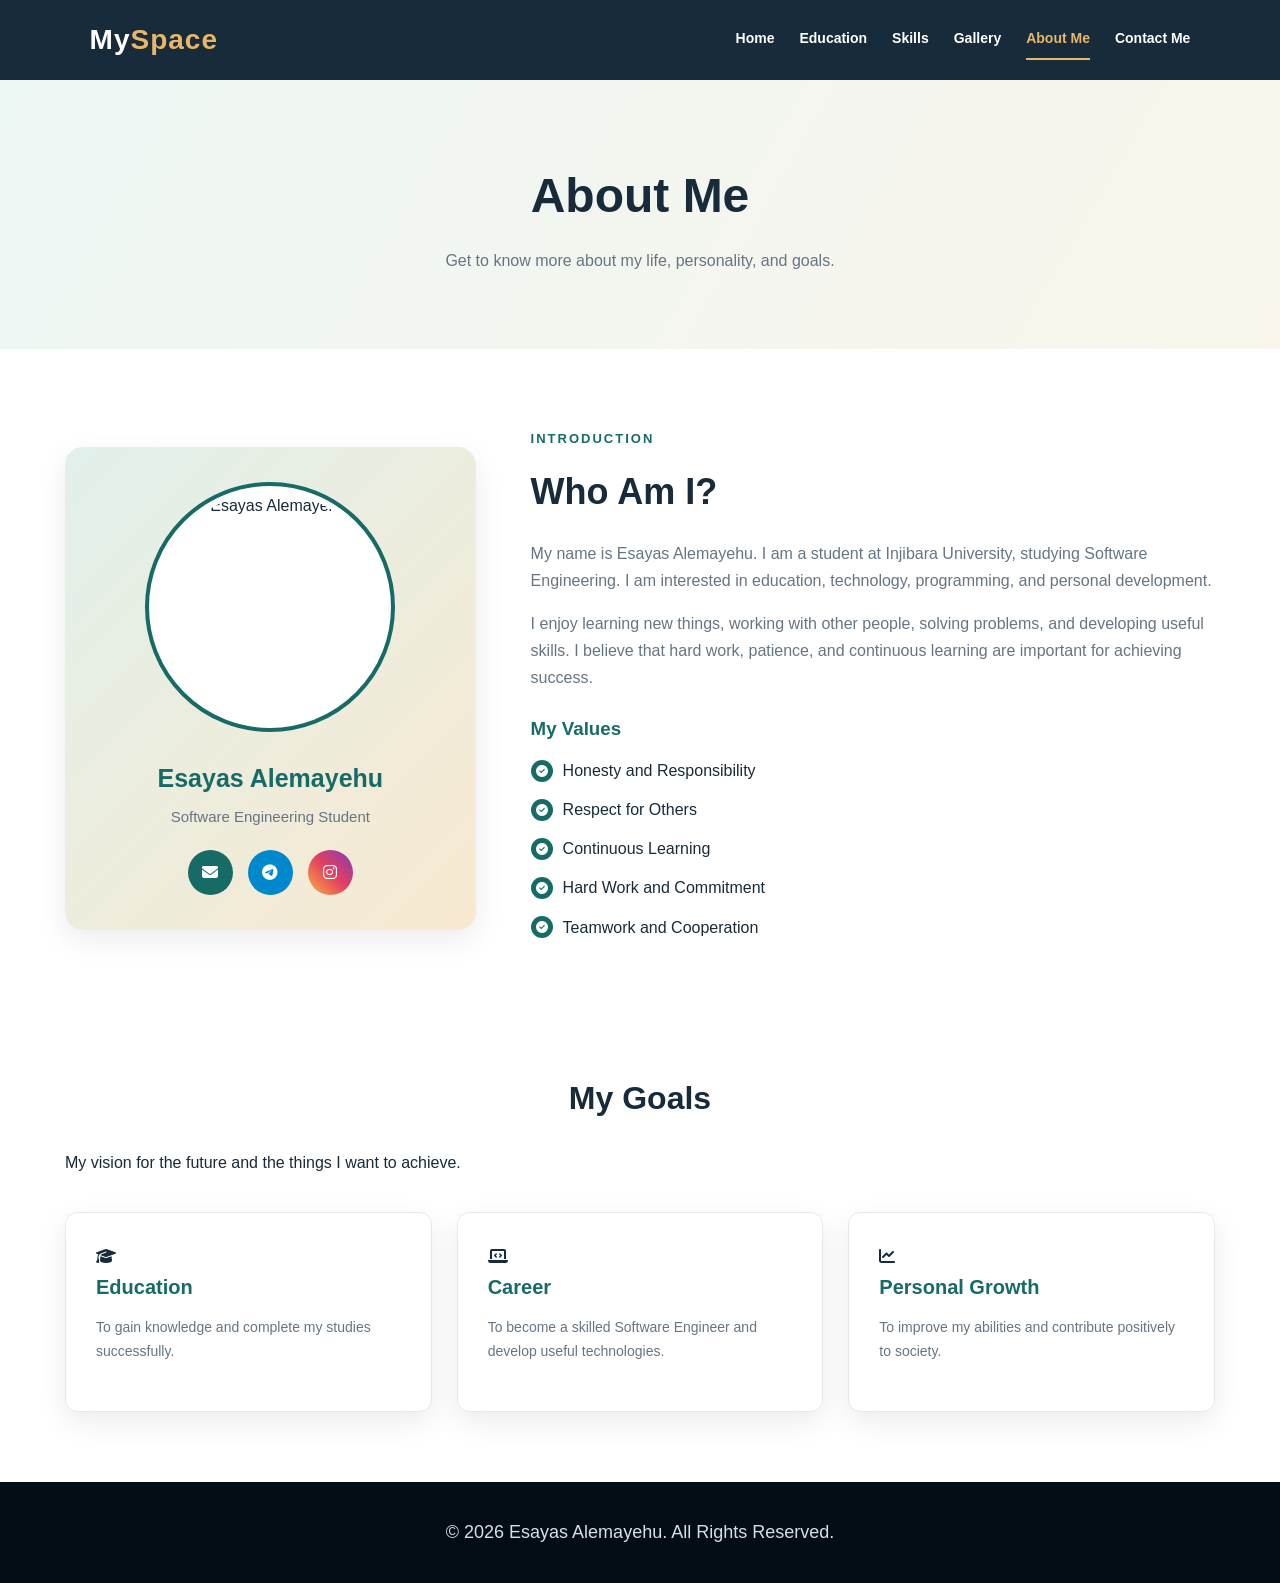
==== about.html @ d30f829a "Add files via upload" ====
<!DOCTYPE html>
<html lang="en">

<head>

    <meta charset="UTF-8">
    <meta name="viewport" content="width=device-width, initial-scale=1.0">

    <title>MySpace |About Me </title>

    <link rel="stylesheet" href="style.css">

    <link rel="stylesheet" href="https://cdnjs.cloudflare.com/ajax/libs/font-awesome/6.5.0/css/all.min.css">

</head>

<body>

<header class="header">

    <a href="index.html" class="logo">
        My<span>Space</span>
    </a>

    <button class="menu-btn" id="menuBtn">
        <i class="fas fa-bars"></i>
    </button>

    <nav class="nav" id="navMenu">

        <button class="close-btn" id="closeBtn">&times;</button>

        <a href="index.html">Home</a>
        <a href="Education.html">Education</a>
        <a href="skills.html">Skills</a>
        <a href="gallery.html">Gallery</a>
        <a href="about.html" class="active">About Me</a>
        <a href="contact.html">Contact Me</a>

    </nav>

</header>


<main>

    <section class="page-header">

        <h1>About Me</h1>

        <p>
            Get to know more about my life, personality, and goals.
        </p>

    </section>


    <!-- ABOUT SECTION -->

    <section class="container about-section">

        <!-- PROFILE IMAGE -->

        <div class="profile-box">

            <div class="profile-image">

                <img src="images/esayas.jpg"
                     alt="Esayas Alemayehu">

            </div>

            <h2>Esayas Alemayehu</h2>

            <p>Software Engineering Student</p>

            <div class="profile-social">

                <a href="mailto:Esayassoft67@gmail.com">
                    <i class="fas fa-envelope"></i>
                </a>

               <a href="https://t.me/esayas67" target="_blank">
                <i class="fab fa-telegram"></i>
           </a>

                <a href="https://www.instagram.com/esayas621/" target="_blank">
          <i class="fab fa-instagram"></i>
         </a>

            </div>

        </div>


        <!-- ABOUT TEXT -->

        <article class="about-text">

            <span class="small-heading">INTRODUCTION</span>

            <h2>Who Am I?</h2>

            <p>
                My name is Esayas Alemayehu. I am a student at
                Injibara University, studying Software Engineering.

                I am interested in education, technology,
                programming, and personal development.
            </p>

            <p>
                I enjoy learning new things, working with other
                people, solving problems, and developing useful
                skills.

                I believe that hard work, patience, and continuous
                learning are important for achieving success.
            </p>

            <h3>My Values</h3>

            <ul class="values-list">

                <li>
                    <i class="fas fa-check-circle"></i>
                    Honesty and Responsibility
                </li>

                <li>
                    <i class="fas fa-check-circle"></i>
                    Respect for Others
                </li>

                <li>
                    <i class="fas fa-check-circle"></i>
                    Continuous Learning
                </li>

                <li>
                    <i class="fas fa-check-circle"></i>
                    Hard Work and Commitment
                </li>

                <li>
                    <i class="fas fa-check-circle"></i>
                    Teamwork and Cooperation
                </li>

            </ul>

        </article>

    </section>


    <!-- GOALS -->

    <section class="container">

        <h2 class="section-title">My Goals</h2>

        <p class="section-description">
            My vision for the future and the things I want to achieve.
        </p>

        <div class="cards">

            <article class="card">

                <div class="card-icon">
                    <i class="fas fa-graduation-cap"></i>
                </div>

                <h3>Education</h3>

                <p>
                    To gain knowledge and complete my studies successfully.
                </p>

            </article>


            <article class="card">

                <div class="card-icon">
                    <i class="fas fa-laptop-code"></i>
                </div>

                <h3>Career</h3>

                <p>
                    To become a skilled Software Engineer
                    and develop useful technologies.
                </p>

            </article>


            <article class="card">

                <div class="card-icon">
                    <i class="fas fa-chart-line"></i>
                </div>

                <h3>Personal Growth</h3>

                <p>
                    To improve my abilities and contribute
                    positively to society.
                </p>

            </article>

        </div>

    </section>

</main>


<footer class="footer">

    <p>
        &copy; 2026 Esayas Alemayehu. All Rights Reserved.
    </p>

</footer>


<script src="script.js"></script>

</body>
</html>
---- style.css ----
/* =====================================================
   MYSPACE - PERSONAL PORTFOLIO WEBSITE
   Developed by Esayas Alemayehu
   Professional Responsive Design
===================================================== */

/* 1. GLOBAL SETTINGS */

* {
    margin: 0;
    padding: 0;
    box-sizing: border-box;
}

:root {
    --primary: #176b67;
    --primary-dark: #104f4c;
    --accent: #e7b66a;
    --text: #172b3a;
    --muted: #657583;
    --background: #ffffff;
    --light: #f3f7f6;
    --border: #e2eae8;
    --shadow: 0 10px 30px rgba(0, 0, 0, 0.08);
}

html {
    scroll-behavior: smooth;
}

body {
    min-height: 100vh;
    font-family: Arial, Helvetica, sans-serif;
    line-height: 1.7;
    color: var(--text);
    background: var(--background);
    overflow-x: hidden;
    padding-top: 80px;
}

a {
    text-decoration: none;
    color: inherit;
}

button,
input,
textarea {
    font: inherit;
}

img {
    max-width: 100%;
}

.container,
.contianer {
    width: 90%;
    max-width: 1150px;
    margin: 0 auto;
}


/* =====================================================
   2. HEADER AND NAVIGATION
===================================================== */

.header {
    width: 100%;
    min-height: 80px;
    padding: 15px 7%;
    background: #172b3a;

    display: flex;
    justify-content: space-between;
    align-items: center;
    gap: 25px;

    /* Fixed header - does not scroll */
    position: fixed;
    top: 0;
    left: 0;
    right: 0;
    z-index: 1000;
}

.lh,
.logo {
    display: inline-block;
    color: white;
    font-size: 28px;
    font-weight: 800;
    letter-spacing: 1px;
    white-space: nowrap;
}

.lh span,
.logo span {
    color: var(--accent);
}

.lh:hover,
.logo:hover {
    color: var(--accent);
}

.nav {
    display: flex;
    align-items: center;
    justify-content: flex-end;
    gap: 25px;
}

.nav a {
    color: white;
    font-size: 14px;
    font-weight: 600;
    padding: 7px 0;
    border-bottom: 2px solid transparent;
    transition: 0.3s;
}

.nav a:hover,
.nav a.active {
    color: var(--accent);
    border-bottom-color: var(--accent);
}

.menu-btn,
.close-btn {
    display: none;
    background: transparent;
    border: none;
    color: white;
    font-size: 28px;
    cursor: pointer;
}


/* =====================================================
   3. HOME PAGE
===================================================== */

.hero {
    min-height: 500px;
    padding: 100px 10%;

    display: flex;
    justify-content: space-between;
    align-items: center;
    gap: 40px;

    background: linear-gradient(
        120deg,
        #edf7f4,
        #f9f5eb
    );
}

.subtitle,
.small-heading {
    display: inline-block;
    color: var(--primary);
    font-size: 13px;
    font-weight: 700;
    letter-spacing: 2px;
}

.hero h1 {
    font-size: clamp(38px, 6vw, 65px);
    line-height: 1.2;
    margin: 18px 0;
    font-weight: 800;
}

.hero h1 span {
    color: var(--primary);
}

.hero p:not(.subtitle) {
    max-width: 650px;
    color: var(--muted);
    margin-bottom: 25px;
}

.hero-buttons {
    display: flex;
    flex-wrap: wrap;
    gap: 12px;
}


/* =====================================================
   4. BUTTONS
===================================================== */

.btn {
    display: inline-flex;
    align-items: center;
    justify-content: center;
    gap: 8px;

    padding: 12px 23px;

    background: var(--primary);
    color: white;

    border: 2px solid var(--primary);
    border-radius: 7px;

    font-size: 14px;
    font-weight: 600;

    cursor: pointer;
    transition: 0.3s;
}

.btn:hover {
    background: var(--primary-dark);
    border-color: var(--primary-dark);
    transform: translateY(-3px);
}

.btn.secondary {
    color: var(--primary);
    background: transparent;
}

.btn.secondary:hover {
    color: white;
    background: var(--primary);
}


/* =====================================================
   5. SECTION HEADINGS
===================================================== */

.section-title {
    margin: 65px 0 30px;
    text-align: center;
    font-size: 32px;
    line-height: 1.3;
}

.page-header {
    padding: 75px 5%;
    text-align: center;

    background: linear-gradient(
        120deg,
        #edf7f4,
        #f9f5eb
    );
}

.page-header h1 {
    margin-bottom: 10px;
    font-size: clamp(32px, 5vw, 48px);
}

.page-header p {
    color: var(--muted);
}


/* =====================================================
   6. CARDS
===================================================== */

.cards {
    display: grid;
    grid-template-columns: repeat(3, minmax(0, 1fr));
    gap: 25px;
    margin: 35px 0 70px;
}

.card {
    padding: 30px;

    background: white;
    border: 1px solid var(--border);
    border-radius: 12px;

    box-shadow: var(--shadow);
    transition: 0.3s;
}

.card:hover {
    transform: translateY(-7px);
    border-color: var(--primary);
}

.card h3 {
    margin-bottom: 12px;
    color: var(--primary);
    font-size: 20px;
}

.card p {
    margin-bottom: 18px;
    color: var(--muted);
    font-size: 14px;
}

.card a {
    color: var(--primary);
    font-size: 14px;
    font-weight: 700;
}

.card a:hover {
    color: var(--primary-dark);
    text-decoration: underline;
}


/* =====================================================
   7. QUOTE SECTION
===================================================== */

.quote {
    padding: 65px 7%;
    text-align: center;
    color: white;
    background: #172b3a;
}

.quote h2 {
    margin-bottom: 15px;
}

.quote p {
    margin-bottom: 15px;
    font-size: clamp(17px, 3vw, 24px);
    font-style: italic;
    transition: 0.3s;
}

.quote p:hover {
    color: var(--accent);
}


/* =====================================================
   8. ABOUT PAGE
===================================================== */

.about-section {
    display: grid;

    grid-template-columns:
        minmax(280px, 0.9fr)
        minmax(0, 1.5fr);

    align-items: center;
    gap: 55px;

    padding-top: 75px;
    padding-bottom: 60px;
}


/* PROFILE CARD */

.profile-box {
    padding: 35px 25px;

    text-align: center;

    background: linear-gradient(
        135deg,
        #e1f0eb,
        #f8e9d0
    );

    border-radius: 18px;
    box-shadow: var(--shadow);

    transition: 0.3s;
}

.profile-box:hover {
    transform: translateY(-5px);
}


/* CIRCULAR PROFILE IMAGE */

.profile-image {
    width: 250px;
    height: 250px;

    aspect-ratio: 1 / 1;

    margin: 0 auto 25px;
    padding: 6px;

    overflow: hidden;
    flex-shrink: 0;

    border: 4px solid var(--primary);
    border-radius: 50%;

    background: white;
}

.profile-image img {
    display: block;

    width: 100%;
    height: 100%;

    border-radius: 50%;

    object-fit: contain;
    object-position: center;

    background: white;
}


/* PROFILE NAME */

.profile-box h2 {
    margin-bottom: 5px;
    color: var(--primary);
    font-size: 25px;
}

.profile-box p {
    color: var(--muted);
    font-size: 15px;
}


/* SOCIAL MEDIA ICONS */

.profile-social {
    display: flex;
    justify-content: center;
    align-items: center;
    gap: 15px;
    margin-top: 20px;
}

.profile-social a {
    width: 45px;
    height: 45px;

    display: flex;
    align-items: center;
    justify-content: center;

    color: white;
    background: var(--primary);

    border-radius: 50%;
    transition: 0.3s;
}

.profile-social a:hover {
    background: var(--primary-dark);
    transform: translateY(-4px);
}


/* INSTAGRAM AND TELEGRAM BRAND BACKGROUNDS */

.profile-social a:has(.fa-instagram) {
    background: linear-gradient(
        45deg,
        #FCAF45,
        #E4405F,
        #833AB4
    );
    color: #ffffff;
}

.profile-social a:has(.fa-telegram) {
    background: #0088CC;
    color: #ffffff;
}

.profile-social a:has(.fa-instagram):hover,
.profile-social a:has(.fa-telegram):hover {
    filter: brightness(1.08);
    transform: translateY(-4px) scale(1.08);
}


/* ABOUT TEXT */

.about-text h2 {
    margin: 10px 0 18px;
    color: var(--text);
    font-size: 36px;
}

.about-text h3 {
    margin: 22px 0 12px;
    color: var(--primary);
}

.about-text p {
    margin-bottom: 15px;
    color: var(--muted);
}


/* MY VALUES */

.values-list {
    list-style: none;
}

.values-list li {
    display: flex;
    align-items: center;
    gap: 10px;
    margin-bottom: 12px;
}

.values-list i {
    width: 22px;
    height: 22px;

    display: inline-flex;
    align-items: center;
    justify-content: center;

    flex: 0 0 22px;

    color: white;
    background: var(--primary);

    border-radius: 50%;
    font-size: 12px;
}


/* =====================================================
   9. EDUCATION PAGE
===================================================== */

.education-item {
    display: flex;
    align-items: flex-start;
    gap: 25px;

    margin: 25px 0;
    padding: 30px;

    background: var(--light);

    border-left: 5px solid var(--primary);
    border-radius: 10px;

    box-shadow: var(--shadow);
}

.education-item h3 {
    margin: 8px 0;
    color: var(--primary);
    font-size: 22px;
}

.education-item p {
    margin-bottom: 8px;
    color: var(--muted);
}


/* =====================================================
   10. SKILLS AND INTERESTS
===================================================== */

.interests {
    padding-bottom: 70px;
}

.interests ul {
    max-width: 650px;
    margin: 30px auto;
    padding: 25px 40px;

    background: var(--light);
    border-radius: 12px;

    box-shadow: var(--shadow);
    list-style: none;
}

.interests li {
    padding: 12px 0;
    border-bottom: 1px solid var(--border);
}

.interests li:last-child {
    border-bottom: none;
}


/* =====================================================
   11. GALLERY PAGE
===================================================== */

.gallery {
    display: grid;

    grid-template-columns:
        repeat(3, minmax(0, 1fr));

    gap: 25px;
    margin: 40px 0 75px;
}

.gallery figure {
    overflow: hidden;

    background: white;
    border: 1px solid var(--border);
    border-radius: 12px;

    box-shadow: var(--shadow);
    transition: 0.3s;
}

.gallery figure:hover {
    transform: translateY(-7px);
}

.gallery img {
    display: block;

    width: 100%;
    height: 240px;

    object-fit: cover;
    transition: transform 0.5s;
}

.gallery figure:hover img {
    transform: scale(1.06);
}

.gallery figcaption {
    padding: 18px;
    color: var(--primary);
    font-weight: 600;
}


/* =====================================================
   12. CONTACT PAGE
===================================================== */

.contact-layout {
    display: grid;
    grid-template-columns: 1fr 1fr;
    gap: 50px;

    padding-top: 75px;
    padding-bottom: 75px;
}

.contact-info h2 {
    margin: 12px 0 20px;
    font-size: 32px;
}

.contact-info p {
    margin-bottom: 20px;
    color: var(--muted);
}

.contact-info h3 {
    margin-bottom: 5px;
    color: var(--primary);
}


/* CONTACT FORM */

.contact-form {
    padding: 35px;

    background: white;
    border: 1px solid var(--border);
    border-radius: 15px;

    box-shadow: var(--shadow);
}

.contact-form h2 {
    margin-bottom: 20px;
}

.contact-form label {
    display: block;
    margin: 15px 0 7px;
    font-size: 14px;
    font-weight: 600;
}

.contact-form input,
.contact-form textarea {
    width: 100%;
    padding: 13px;

    color: var(--text);
    background: white;

    border: 1px solid #d6e1de;
    border-radius: 7px;

    outline: none;
    font-size: 14px;

    transition: 0.3s;
}

.contact-form input:focus,
.contact-form textarea:focus {
    border-color: var(--primary);

    box-shadow:
        0 0 0 3px rgba(23, 107, 103, 0.1);
}

.contact-form textarea {
    min-height: 140px;
    resize: vertical;
}

.contact-form button {
    margin-top: 20px;
}


/* =====================================================
   13. FOOTER
===================================================== */

.footer {
    padding: 30px 7%;

    color: white;
    background: #010c14;

    text-align: center;
}

.footer p {
    margin: 5px 0;
    color: #d4e0e5;
    font-size: 18px;
}


/* =====================================================
   14. ANIMATIONS
===================================================== */

@keyframes fadeUp {
    from {
        opacity: 0;
        transform: translateY(30px);
    }

    to {
        opacity: 1;
        transform: translateY(0);
    }
}


/* =====================================================
   15. TABLET RESPONSIVE DESIGN
===================================================== */

@media (max-width: 900px) {

    .header {
        padding: 15px 5%;
    }

    .nav {
        gap: 15px;
    }

    .nav a {
        font-size: 12px;
    }

    .hero {
        padding: 80px 6%;
    }

    .cards {
        grid-template-columns:
            repeat(2, minmax(0, 1fr));
    }

    .about-section {
        gap: 30px;
    }

    .gallery {
        grid-template-columns:
            repeat(2, minmax(0, 1fr));
    }
}


/* =====================================================
   16. MOBILE NAVIGATION
===================================================== */

@media (max-width: 768px) {

    .header {
        min-height: 75px;

        flex-direction: row;
        justify-content: space-between;
        align-items: center;
    }

    .menu-btn {
        display: block;
        margin-left: auto;
        padding: 5px 10px;
    }

    .nav {
        position: fixed;

        top: 0;
        right: -100%;

        width: 280px;
        max-width: 85%;
        height: 100vh;

        padding: 85px 35px 30px;

        display: flex;
        flex-direction: column;
        align-items: flex-start;
        gap: 25px;

        background: #172b3a;

        transition: right 0.35s ease;
        z-index: 1000;
    }

    .nav.active {
        right: 0;
    }

    .nav a {
        color: white;
        font-size: 15px;
    }

    .close-btn {
        display: block;

        position: absolute;
        top: 20px;
        right: 25px;

        font-size: 32px;
    }

    .hero {
        padding: 75px 7%;
    }

    .about-section,
    .contact-layout {
        grid-template-columns: 1fr;
    }

    .profile-box {
        width: 100%;
        max-width: 450px;
        margin: 0 auto;
    }
}


/* =====================================================
   17. SMALL MOBILE RESPONSIVE DESIGN
===================================================== */

@media (max-width: 500px) {

    .hero {
        padding: 60px 6%;
    }

    .hero h1 {
        font-size: 39px;
    }

    .cards,
    .gallery {
        grid-template-columns: 1fr;
    }

    .section-title {
        font-size: 26px;
    }

    .contact-form {
        padding: 22px;
    }

    .profile-image {
        width: 210px;
        height: 210px;
    }

    .education-item {
        flex-direction: column;
    }

    .quote {
        padding: 50px 6%;
    }

    .about-text h2 {
        font-size: 30px;
    }

    .interests ul {
        padding: 20px 25px;
    }
}


/* =====================================================
   18. ACCESSIBILITY
===================================================== */

@media (prefers-reduced-motion: reduce) {

    html {
        scroll-behavior: auto;
    }

    *,
    *::before,
    *::after {
        animation-duration: 0.01ms !important;
        transition-duration: 0.01ms !important;
    }
}
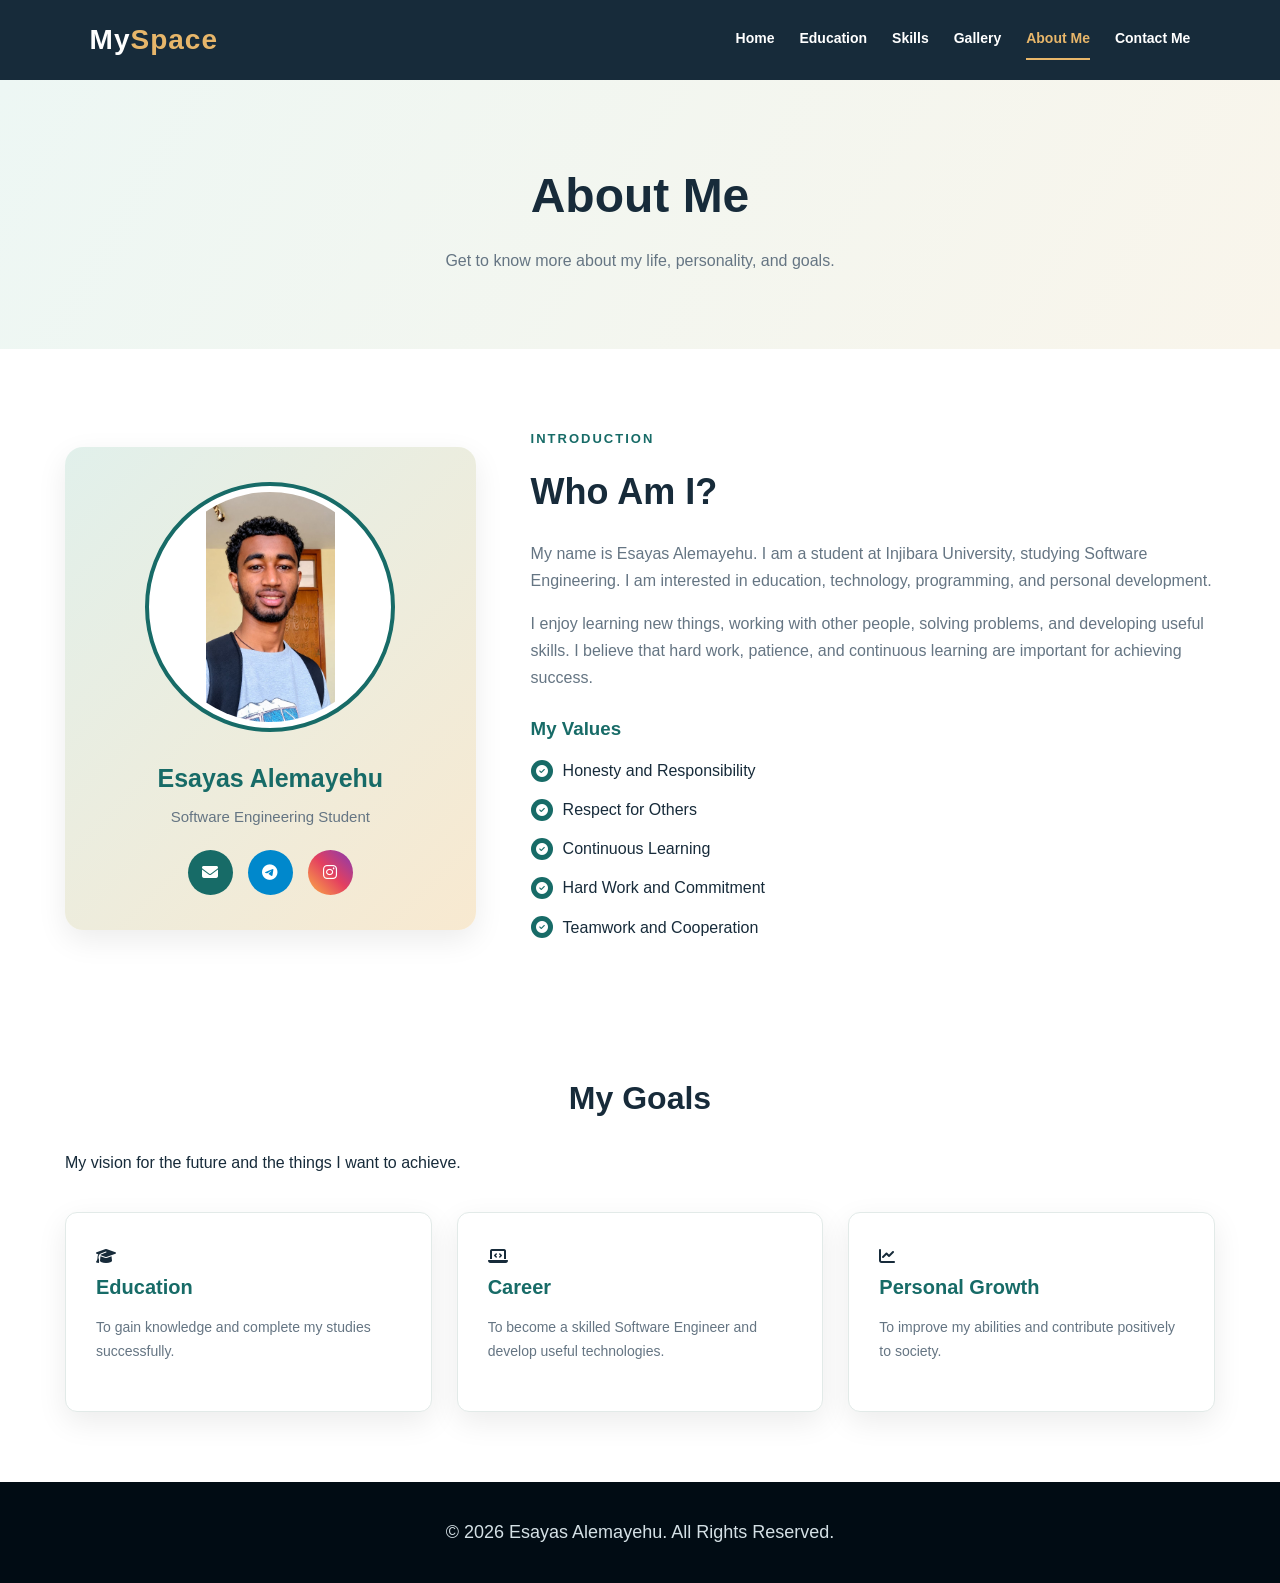
==== commit cdfa234b: "Update about.html" ====
--- a/about.html
+++ b/about.html
@@ -65,7 +65,7 @@
 
             <div class="profile-image">
 
-                <img src="images/esayas.jpg"
+                <img src="esayas.jpg"
                      alt="Esayas Alemayehu">
 
             </div>
@@ -231,4 +231,4 @@
 <script src="script.js"></script>
 
 </body>
-</html>+</html>
